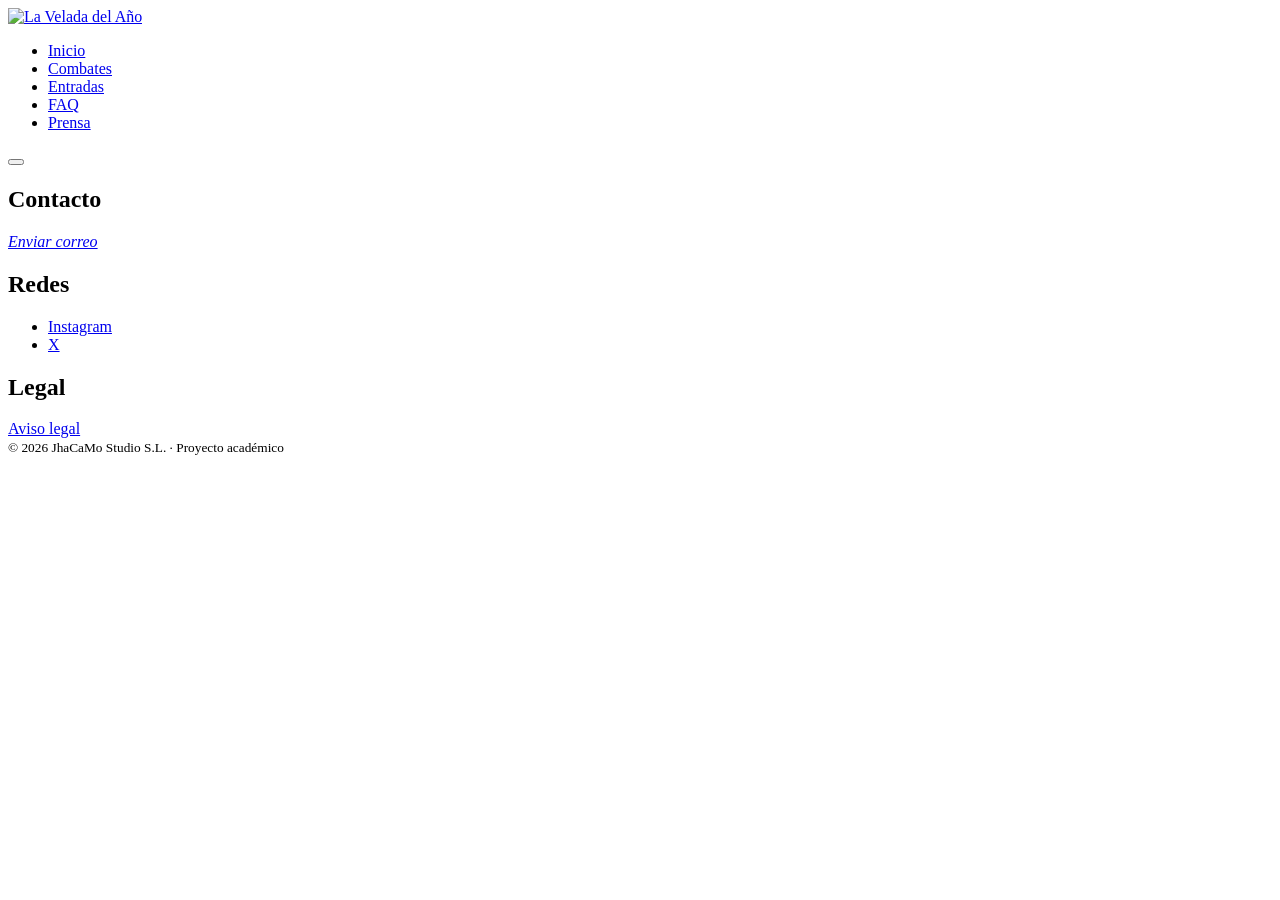
==== pages/combats.html @ efc71309 "G4-10 Añadir estructura común (header, menú y footer) en las 5 páginas" ====
<!DOCTYPE html>
<html lang="es">
<head>
    <meta charset="UTF-8">
    <meta name="viewport" content="width=device-width, initial-scale=1.0">
    <title>Combates | La Velada del Año</title>
    <meta name="description" content="Combates oficiales de La Velada del Año">
    <link rel="stylesheet" href="../css/style.css">
    <script src="../js/dark-mode.js" defer></script>

</head>
<body>
    <header id="header">
        <a href="../index.html"><img src="../assets/images/general/logo.svg" alt="La Velada del Año"></a>
        <nav id="header-pages">
            <ul>
                <li><a href="../index.html">Inicio</a></li>
                <li><a href="combats.html" aria-current="page">Combates</a></li>
                <li><a href="tickets.html">Entradas</a></li>
                <li><a href="faq.html">FAQ</a></li>
                <li><a href="press.html">Prensa</a></li>
            </ul>
        </nav>
        <button type="button" id="dark-mode" aria-label="activar el modo oscuro">

        </button>
    </header>
    <main>

    </main>
    <footer>
        <div>
            <h2>Contacto</h2>
            <address><a href="mailto:contacto@velada.com">Enviar correo</a></address>
        </div>
        <div>
            <h2>Redes</h2>
            
            <ul>
                <li><a href="https://www.instagram.com/infolavelada/?hl=es" target="_blank" rel="noopener">Instagram</a></li>
                <li><a href="https://x.com/infoLaVelada" target="_blank" rel="noopener">X</a></li>
            </ul>
        </div>
        
        <div>
            <h2>Legal</h2>
            <a href="#">Aviso legal</a>
        </div>

        <small>© 2026 JhaCaMo Studio S.L. · Proyecto académico</small>
    </footer>
</body>
</html>
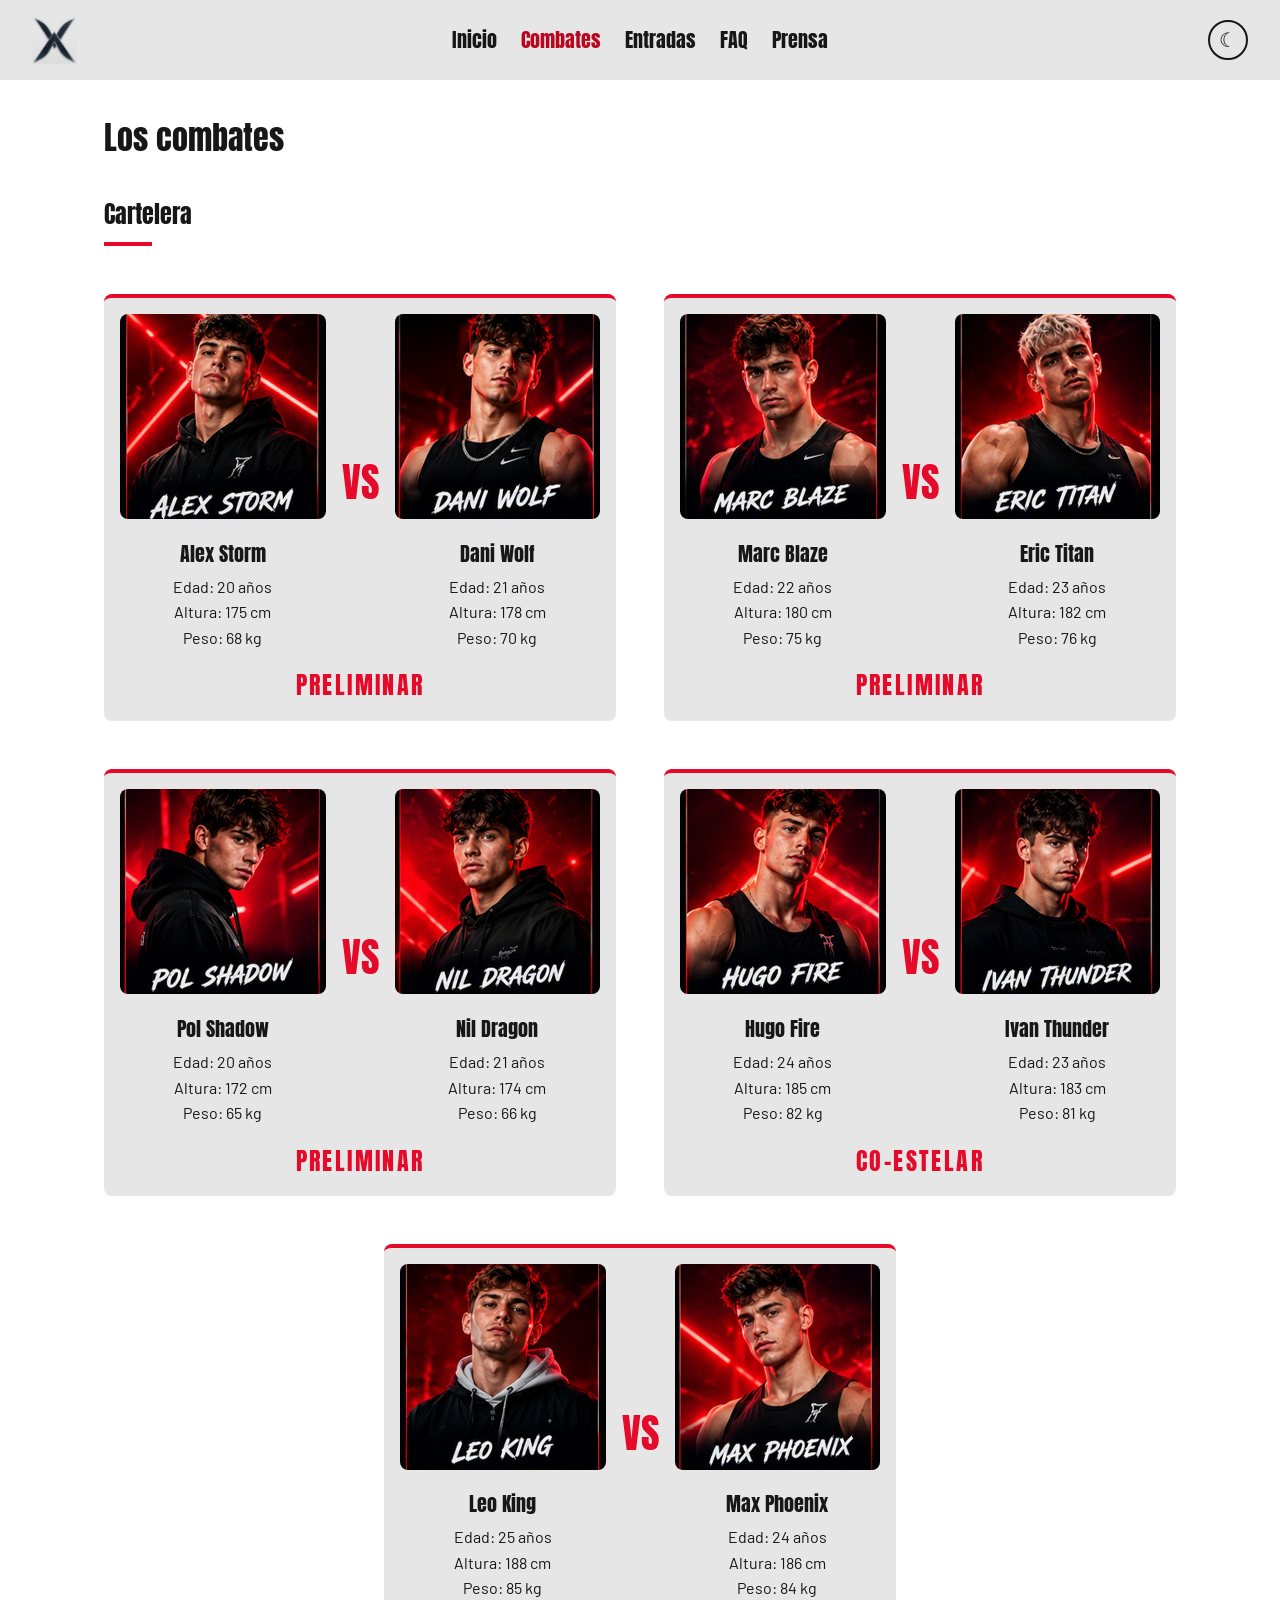
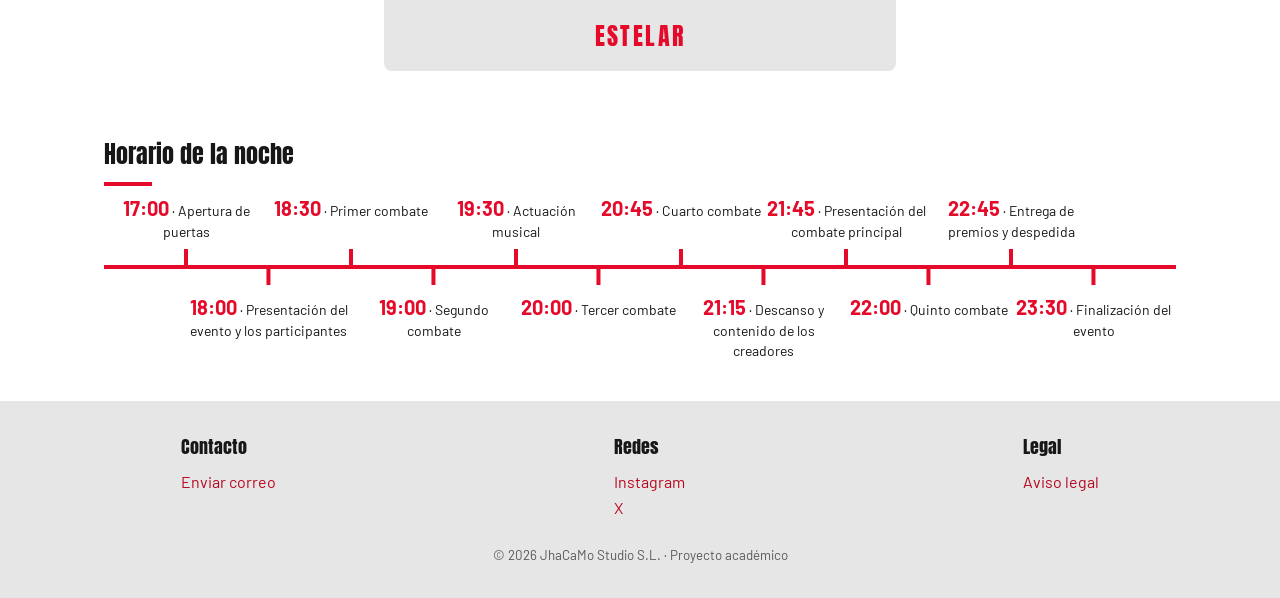
==== commit acb6a51c: "G4-46 Generar fichas de combates con JS y completar la página" ====
--- a/pages/combats.html
+++ b/pages/combats.html
@@ -6,12 +6,13 @@
     <title>Combates | La Velada del Año</title>
     <meta name="description" content="Combates oficiales de La Velada del Año">
     <link rel="stylesheet" href="../css/style.css">
+    <script src="../js/combats-data.js" defer></script>
+    <script src="../js/combats.js" defer></script>
     <script src="../js/dark-mode.js" defer></script>
-
 </head>
 <body>
     <header id="header">
-        <a href="../index.html"><img src="../assets/images/general/logo.svg" alt="La Velada del Año"></a>
+        <a href="../index.html"><img src="../assets/images/general/logo.webp" alt="La Velada del Año"></a>
         <nav id="header-pages">
             <ul>
                 <li><a href="../index.html">Inicio</a></li>
@@ -26,7 +27,29 @@
         </button>
     </header>
     <main>
+        <h1>Los combates</h1>
+        <section id="combats-list">
+            <h2>Cartelera</h2>
 
+        </section>
+        <section id="combats-schedule">
+            <h2>Horario de la noche</h2>
+            <ol>
+                <li><time>17:00</time> · Apertura de puertas</li>
+                <li><time>18:00</time> · Presentación del evento y los participantes</li>
+                <li><time>18:30</time> · Primer combate</li>
+                <li><time>19:00</time> · Segundo combate</li>
+                <li><time>19:30</time> · Actuación musical</li>
+                <li><time>20:00</time> · Tercer combate</li>
+                <li><time>20:45</time> · Cuarto combate</li>
+                <li><time>21:15</time> · Descanso y contenido de los creadores</li>
+                <li><time>21:45</time> · Presentación del combate principal</li>
+                <li><time>22:00</time> · Quinto combate</li>
+                <li><time>22:45</time> · Entrega de premios y despedida</li>
+                <li><time>23:30</time> · Finalización del evento</li>
+            </ol>
+
+        </section>
     </main>
     <footer>
         <div>
--- a/css/style.css
+++ b/css/style.css
@@ -0,0 +1,832 @@
+@import url('https://fonts.googleapis.com/css2?family=Anton&family=Barlow:wght@400;500;600&display=swap');
+
+:root {
+    --color-primary: #E5092A;
+    --color-success: #22C55E;
+
+    --color-bg: #FFFFFF;
+    --color-surface: #E6E6E6;
+    --color-border: #D4D4D4;
+    --color-text: #171717;
+    --color-text-muted: #595959;
+    --color-link: #B8071F;
+
+    --font-titles: 'Anton', sans-serif;
+    --font-text: 'Barlow', sans-serif;
+}
+
+body.darkmode {
+    --color-bg: #080808;
+    --color-surface: #202020;
+    --color-border: #383838;
+    --color-text: #FFFFFF;
+    --color-text-muted: #B8B8B8;
+    --color-link: #FF3B55;
+}
+
+* {
+    box-sizing: border-box;
+}
+
+body {
+    display: flex;
+    flex-direction: column;
+    min-height: 100dvh;
+    margin: 0;
+    background-color: var(--color-bg);
+    color: var(--color-text);
+    font-family: var(--font-text);
+    line-height: 1.6;
+    transition: background-color 0.3s ease, color 0.3s ease;
+}
+
+h1, h2, h3, nav {
+    font-family: var(--font-titles);
+    font-weight: 400;
+}
+
+a {
+    color: var(--color-link);
+    text-decoration:none
+}
+
+header {
+    display: grid;
+    grid-template-columns: 1fr auto 1fr;
+    align-items: center;
+    min-height: 5rem;
+    padding: 0 2rem;
+    background-color: var(--color-surface);
+}
+
+#header-pages ul {
+    display: flex;
+    flex-direction: row;
+    gap: 1.5rem;
+    list-style: none;
+    margin: 0;
+    padding: 0;
+    font-size: 1.25rem;
+}
+
+#header-pages a {
+    color: var(--color-text);
+}
+
+#header-pages a[aria-current="page"] {
+    color: var(--color-link);
+}
+
+#header img {
+    display: block;
+    height: 3rem;
+    width: auto;
+}
+
+#dark-mode {
+    justify-self: end;
+    display: grid;
+    place-items: center;
+    width: 2.5rem;
+    height: 2.5rem;
+    padding: 0;
+    background-color: transparent;
+    color: var(--color-text);
+    border: 2px solid var(--color-text);
+    border-radius: 50%;
+    cursor: pointer;
+}
+
+#dark-mode::before {
+    content: "\263E";
+    font-size: 1.25rem;
+    line-height: 1;
+}
+
+body.darkmode #dark-mode::before {
+    content: "\2600\FE0E";
+}
+
+#dark-mode:hover,
+#dark-mode:focus-visible {
+    background-color: var(--color-text);
+    color: var(--color-bg);
+}
+
+#hero-data {
+    display: flex;
+    justify-content: center;
+    flex-wrap: wrap;
+    gap: 0.5rem 3rem;
+    padding: 0.75rem 1.5rem;
+    background-color: var(--color-primary);
+    color: #FFFFFF;
+    font-family: var(--font-titles);
+    font-weight: 400;
+    font-size: 1.125rem;
+    letter-spacing: 0.08em;
+    text-transform: uppercase;
+    text-align: center;
+}
+
+#hero-data p {
+    margin: 0;
+}
+
+#hero-photo {
+    display: block;
+    width: 100%;
+    height: auto;
+    max-height: 70dvh;
+    object-fit: cover;
+}
+
+main {
+    flex: 1;
+}
+
+main > section {
+    padding: 2rem 1.5rem;
+}
+
+#countdown-section {
+    display: grid;
+    grid-template-columns: auto auto;
+    justify-content: center;
+    align-items: stretch;
+    column-gap: 3rem;
+    row-gap: 1rem;
+}
+
+#countdown-section > h2 {
+    grid-column: 1;
+    grid-row: 1;
+    margin: 0;
+    text-align: center;
+}
+
+#countdown {
+    grid-column: 1;
+    grid-row: 2;
+    display: flex;
+    gap: 1rem;
+    padding: 1rem 1.5rem;
+    background-color: var(--color-surface);
+    border-radius: 0.5rem;
+}
+
+.countdown-item {
+    min-width: 4.5rem;
+    text-align: center;
+}
+
+.countdown-item p {
+    margin: 0;
+}
+
+.countdown-number {
+    font-family: var(--font-titles);
+    font-size: clamp(2rem, 6vw, 3.5rem);
+    font-weight: 400;
+    line-height: 1.1;
+}
+
+.countdown-label {
+    font-size: 0.875rem;
+    color: var(--color-text-muted);
+}
+
+#cta {
+    grid-column: 2;
+    grid-row: 2;
+    display: flex;
+    flex-direction: column;
+    align-items: center;
+    justify-content: space-between;
+    text-align: center;
+}
+
+#cta h2 {
+    margin: 0;
+}
+
+.btn {
+    display: inline-block;
+    padding: 0.75rem 2rem;
+    background-color: var(--color-primary);
+    color: #FFFFFF;
+    font-family: var(--font-titles);
+    font-weight: 400;
+    border: none;
+    border-radius: 0.5rem;
+    cursor: pointer;
+}
+
+.btn:hover {
+    filter: brightness(0.9);
+}
+
+#sponsors {
+    background-color: var(--color-surface);
+    text-align: center;
+}
+
+#sponsors ul {
+    display: grid;
+    grid-template-columns: repeat(3, 1fr);
+    justify-items: center;
+    align-items: center;
+    gap: 1.5rem;
+    max-width: 700px;
+    margin: 0 auto;
+    padding: 0;
+    list-style: none;
+}
+
+#sponsors img {
+    max-width: 100%;
+    height: auto;
+}
+
+#quick-links {
+    display: flex;
+    flex-wrap: wrap;
+    justify-content: center;
+    gap: 1rem;
+}
+
+#quick-links a {
+    flex: 1 1 10rem;
+    padding: 1rem;
+    text-align: center;
+    background-color: var(--color-surface);
+    border-radius: 0.5rem;
+    font-family: var(--font-titles);
+    font-weight: 400;
+}
+
+footer {
+    display: flex;
+    flex-wrap: wrap;
+    justify-content: space-around;
+    gap: 1.5rem;
+    padding: 2rem 1.5rem;
+    background-color: var(--color-surface);
+}
+
+footer h2 {
+    margin: 0 0 0.5rem;
+    font-size: 1.125rem;
+}
+
+footer ul {
+    margin: 0;
+    padding: 0;
+    list-style: none;
+}
+
+footer address {
+    font-style: normal;
+}
+
+footer small {
+    flex-basis: 100%;
+    text-align: center;
+    color: var(--color-text-muted);
+}
+
+@media (max-width: 768px) {
+    #countdown-section {
+        grid-template-columns: auto;
+    }
+
+    #countdown,
+    #cta {
+        grid-column: 1;
+        grid-row: auto;
+    }
+
+    #cta {
+        gap: 1rem;
+    }
+
+    header {
+        grid-template-columns: 1fr auto;
+        gap: 1rem;
+        padding: 1rem;
+    }
+
+    #header-pages {
+        grid-column: 1 / -1;
+        grid-row: 2;
+    }
+
+    #header-pages ul {
+        flex-wrap: wrap;
+        justify-content: center;
+        font-size: 1.125rem;
+    }
+
+    #countdown {
+        gap: 0.5rem;
+        padding: 1rem;
+    }
+
+    .countdown-item {
+        min-width: 3.5rem;
+    }
+}
+
+#tickets {
+    width: 100%;
+    max-width: 1100px;
+    margin: 0 auto;
+    padding: 0 1.5rem 2rem;
+}
+
+#tickets-layout {
+    display: grid;
+    grid-template-columns: 2fr 1fr;
+    grid-template-areas:
+        "map summary"
+        "form summary";
+    gap: 1.5rem;
+    align-items: start;
+}
+
+#tickets-layout[hidden] {
+    display: none;
+}
+
+#tickets-map {
+    grid-area: map;
+    margin: 0;
+}
+
+#tickets-map-placeholder {
+    display: grid;
+    place-items: center;
+    aspect-ratio: 16 / 7;
+    background-color: var(--color-surface);
+    border-radius: 0.5rem;
+    font-family: var(--font-titles);
+    color: var(--color-text-muted);
+}
+
+#ticket-form {
+    grid-area: form;
+}
+
+#ticket-form fieldset {
+    display: grid;
+    grid-template-columns: 1fr 1fr;
+    column-gap: 1rem;
+    margin: 0 0 1.5rem;
+    padding: 0;
+    border: none;
+}
+
+#ticket-form .field:has(#email),
+#ticket-form .field-check {
+    grid-column: 1 / -1;
+}
+
+#ticket-form legend {
+    margin-bottom: 0.75rem;
+    padding: 0;
+    font-family: var(--font-titles);
+    font-size: 1.25rem;
+}
+
+.field {
+    display: grid;
+    align-content: start;
+    gap: 0.25rem;
+    margin-bottom: 0.5rem;
+}
+
+.field input,
+.field select {
+    width: 100%;
+    padding: 0.5rem 0.75rem;
+    background-color: var(--color-bg);
+    color: var(--color-text);
+    font: inherit;
+    border: 1px solid var(--color-text-muted);
+    border-radius: 0.5rem;
+}
+
+body.darkmode .field input {
+    color-scheme: dark;
+}
+
+.field-check {
+    grid-template-columns: auto 1fr;
+    align-items: center;
+    column-gap: 0.5rem;
+}
+
+.field-check input {
+    width: auto;
+}
+
+.field-check .error {
+    grid-column: 1 / -1;
+}
+
+#buy-button {
+    width: 100%;
+    padding: 0.75rem 2rem;
+    background-color: var(--color-primary);
+    color: #FFFFFF;
+    font-family: var(--font-titles);
+    font-size: 1.125rem;
+    font-weight: 400;
+    border: none;
+    border-radius: 0.5rem;
+    cursor: pointer;
+}
+
+#buy-button:hover {
+    filter: brightness(0.9);
+}
+
+#price-summary {
+    grid-area: summary;
+    position: sticky;
+    top: 1.5rem;
+    padding: 1.5rem;
+    background-color: var(--color-surface);
+    border-radius: 0.5rem;
+}
+
+#price-summary h2 {
+    margin: 0 0 1rem;
+}
+
+#price-summary dl {
+    margin: 0;
+}
+
+#price-summary dl > div {
+    display: flex;
+    justify-content: space-between;
+    gap: 1rem;
+    padding: 0.25rem 0;
+}
+
+#price-summary dt {
+    color: var(--color-text-muted);
+}
+
+#price-summary dd {
+    margin: 0;
+    text-align: right;
+}
+
+#price-summary .summary-total dt,
+#price-summary .summary-total dd {
+    color: var(--color-text);
+    font-family: var(--font-titles);
+    font-size: 1.25rem;
+}
+
+:root {
+    --color-error: #B00020;
+}
+
+body.darkmode {
+    --color-error: #FF6B6B;
+}
+
+.error {
+    display: block;
+    min-height: 1.4rem;
+    font-size: 0.875rem;
+    color: var(--color-error);
+}
+
+.hint {
+    display: block;
+    font-size: 0.875rem;
+    color: var(--color-text-muted);
+}
+
+input[aria-invalid="true"],
+select[aria-invalid="true"] {
+    border: 2px solid var(--color-error);
+}
+
+input[type="checkbox"][aria-invalid="true"] {
+    outline: 2px solid var(--color-error);
+}
+
+#confirmation {
+    display: grid;
+    grid-template-columns: 1fr 1fr;
+    gap: 1.5rem;
+    align-items: start;
+    padding: 0 0 2rem;
+}
+
+#confirmation[hidden] {
+    display: none;
+}
+
+#confirmation-summary,
+#confirmation-buyer {
+    padding: 1.5rem;
+    background-color: var(--color-surface);
+    border-radius: 0.5rem;
+}
+
+#confirmation-summary {
+    border-left: 0.25rem solid var(--color-success);
+}
+
+#confirmation h2,
+#confirmation h3 {
+    margin: 0 0 0.75rem;
+}
+
+#confirmation p {
+    margin: 0;
+}
+
+#confirmation strong {
+    display: block;
+    font-family: var(--font-titles);
+    font-size: clamp(1.75rem, 6vw, 2.5rem);
+    font-weight: 400;
+    letter-spacing: 0.05em;
+    line-height: 1.2;
+    color: var(--color-primary);
+}
+
+#confirmation dl {
+    display: grid;
+    grid-template-columns: auto 1fr;
+    gap: 0.5rem 1.5rem;
+    margin: 1rem 0;
+}
+
+#confirmation dt {
+    color: var(--color-text-muted);
+}
+
+#confirmation dd {
+    margin: 0;
+    text-align: right;
+    overflow-wrap: anywhere;
+}
+
+#download-pdf {
+    margin-top: 1rem;
+    padding: 0.75rem 2rem;
+    background-color: var(--color-primary);
+    color: #FFFFFF;
+    font-family: var(--font-titles);
+    font-weight: 400;
+    border: none;
+    border-radius: 0.5rem;
+}
+
+#download-pdf:disabled {
+    opacity: 0.5;
+    cursor: not-allowed;
+}
+
+@media (max-width: 768px) {
+    #ticket-form fieldset {
+        grid-template-columns: 1fr;
+    }
+
+    #tickets-layout {
+        grid-template-columns: 1fr;
+        grid-template-areas:
+            "map"
+            "form"
+            "summary";
+    }
+
+    #price-summary {
+        position: static;
+    }
+
+    #confirmation {
+        grid-template-columns: 1fr;
+    }
+}
+
+@media (max-width: 600px) {
+    #tickets {
+        padding: 0 1rem 1.5rem;
+    }
+
+    #confirmation-summary,
+    #confirmation-buyer {
+        padding: 1rem;
+    }
+}
+
+main > h1:has(+ #combats-list) {
+    max-width: 70rem;
+    margin: 0 auto;
+    padding: 2rem 1.5rem 0;
+}
+
+#combats-list {
+    display: grid;
+    grid-template-columns: repeat(auto-fit, minmax(min(100%, 22rem), 1fr));
+    gap: 3rem;
+    max-width: 70rem;
+    margin: 0 auto;
+}
+
+#combats-list h2,
+#combats-schedule h2 {
+    margin: 0;
+}
+
+#combats-list h2 {
+    grid-column: 1 / -1;
+}
+
+#combats-list h2::after,
+#combats-schedule h2::after {
+    content: "";
+    display: block;
+    width: 3rem;
+    height: 0.25rem;
+    margin-top: 0.5rem;
+    background-color: var(--color-primary);
+}
+
+#combats-list article {
+    display: grid;
+    grid-template-columns: 1fr auto 1fr;
+    align-items: center;
+    gap: 1rem;
+    padding: 1rem;
+    background-color: var(--color-surface);
+    border-top: 0.25rem solid var(--color-primary);
+    border-radius: 0.5rem;
+}
+
+#combats-list article div {
+    text-align: center;
+}
+
+#combats-list img {
+    width: 100%;
+    aspect-ratio: 1 / 1;
+    object-fit: cover;
+    border-radius: 0.5rem;
+}
+
+#combats-list h3 {
+    margin: 0.75rem 0 0.25rem;
+    font-size: 1.25rem;
+}
+
+#combats-list ul {
+    margin: 0;
+    padding: 0;
+    list-style: none;
+}
+
+#combats-list span {
+    font-family: var(--font-titles);
+    font-size: clamp(1.5rem, 4vw, 2.5rem);
+    color: var(--color-primary);
+}
+
+#combats-list p {
+    grid-column: 1 / -1;
+    margin: 0;
+    font-family: var(--font-titles);
+    font-size: 1.5rem;
+    letter-spacing: 0.1em;
+    text-align: center;
+    text-transform: uppercase;
+    color: var(--color-primary);
+}
+
+#combats-schedule {
+    max-width: 40rem;
+    margin: 0 auto;
+}
+
+#combats-schedule ol {
+    margin: 0;
+    padding-left: 1.5rem;
+    list-style: none;
+    border-left: 0.25rem solid var(--color-primary);
+}
+
+#combats-schedule li {
+    padding: 0.5rem 0;
+}
+
+#combats-schedule li + li {
+    border-top: 1px solid var(--color-border);
+}
+
+#combats-schedule time {
+    font-size: 1.25rem;
+    font-weight: 700;
+    color: var(--color-primary);
+}
+
+@media (min-width: 800px) {
+    #combats-list article:last-child:nth-child(even) {
+        grid-column: 1 / -1;
+        justify-self: center;
+        width: calc((100% - 3rem) / 2);
+    }
+}
+
+@media (min-width: 1000px) {
+    #combats-schedule {
+        max-width: 70rem;
+    }
+
+    #combats-schedule ol {
+        display: grid;
+        grid-template-columns: repeat(13, 1fr);
+        grid-template-rows: auto 0.25rem auto;
+        padding-left: 0;
+        border-left: none;
+    }
+
+    #combats-schedule ol::before {
+        content: "";
+        grid-column: 1 / -1;
+        grid-row: 2;
+        background-color: var(--color-primary);
+    }
+
+    #combats-schedule li {
+        position: relative;
+        grid-column: span 2;
+        font-size: 0.875rem;
+        line-height: 1.4;
+        text-align: center;
+    }
+
+    #combats-schedule li + li {
+        border-top: none;
+    }
+
+    #combats-schedule li:nth-child(odd) {
+        grid-row: 1;
+        padding-bottom: 1.5rem;
+    }
+
+    #combats-schedule li:nth-child(even) {
+        grid-row: 3;
+        padding-top: 1.5rem;
+        transform: translateX(50%);
+    }
+
+    #combats-schedule li::before,
+    #combats-schedule li::after {
+        position: absolute;
+        left: 50%;
+        width: 0.25rem;
+        height: 1rem;
+        margin-left: -0.125rem;
+        background-color: var(--color-primary);
+    }
+
+    #combats-schedule li:nth-child(odd)::after {
+        content: "";
+        bottom: 0;
+    }
+
+    #combats-schedule li:nth-child(even)::before {
+        content: "";
+        top: 0;
+    }
+}
+
+@media (max-width: 768px) {
+    #combats-list {
+        gap: 1.5rem;
+    }
+}
+
+@media (max-width: 600px) {
+    #combats-list article {
+        gap: 0.5rem;
+        padding: 0.75rem;
+    }
+
+    #combats-list h3 {
+        font-size: 1.125rem;
+    }
+
+    #combats-list ul {
+        font-size: 0.875rem;
+    }
+}
